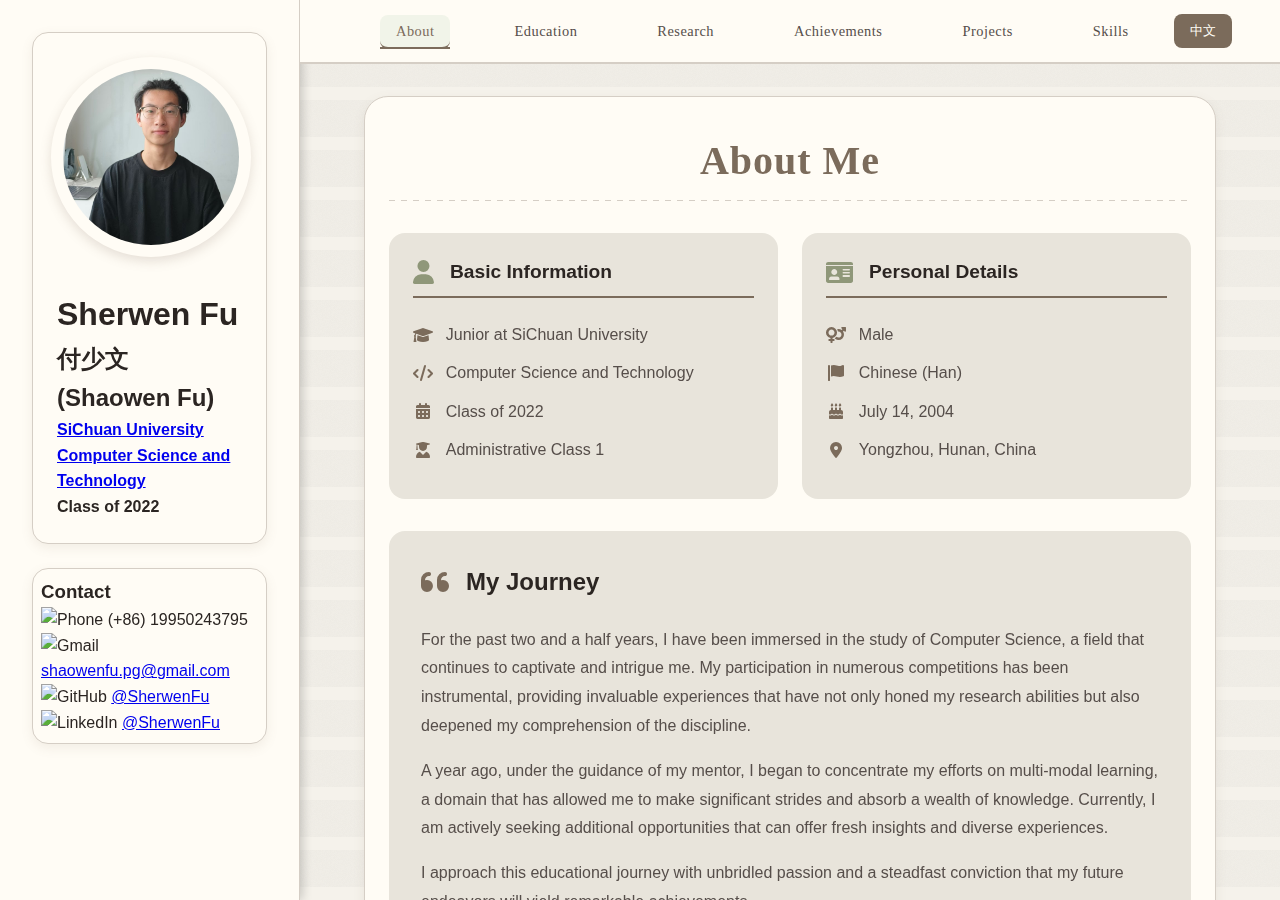
==== index.html @ 50d09ba0 "add bilingual switch& fix projects page" ====
<!DOCTYPE html>
<html lang="en">
<head>
    <meta charset="UTF-8">
    <meta name="viewport" content="width=device-width, initial-scale=1.0">
    <title>Shaowen Fu (Sherwen) - Personal Website</title>
    <link rel="stylesheet" href="css/style.css">
    <link rel="stylesheet" href="https://cdnjs.cloudflare.com/ajax/libs/font-awesome/6.0.0/css/all.min.css">
</head>
<body>
    <div class="container">
        <!-- Left Sidebar - Profile Card -->
        <aside class="profile-sidebar">
            <div class="profile-card">
                <!-- Basic Info -->
                <img src="images/profile_picture.jpg" alt="Shaowen Fu" class="profile-image">
                <h1>Sherwen Fu</h1>
                <h2>付少文(Shaowen Fu)</h2>
                <h4><a href="https://www.scu.edu.cn/" target="_blank">SiChuan University</a></h4> 
                <h4><a href="https://cs.scu.edu.cn/" target="_blank">Computer Science and Technology</a></h4>
                <h4>Class of 2022</h4>
            </div>
            <!-- Contact Info -->
            <div class="info-section">
                <h3>Contact</h3>
                <ul class="contact-list">
                    <ul>
                        <img src="icons/phone-call_gray.svg" alt="Phone" width="20px">
                        <span>(+86) 19950243795</span>
                    </ul>
                    <ul>
                        <img src="icons/gmail.png" alt="Gmail" width="20px">
                        <a href="mailto:shaowenfu.pg@gmail.com">shaowenfu.pg@gmail.com</a>
                    </ul>
                    <ul>
                        <img src="icons/github.png" alt="GitHub" width="20px">
                        <a href="https://github.com/shaowenfu" target="_blank">@SherwenFu</a>
                    </ul>
                    <ul>
                        <img src="icons/Linkedin.png" alt="LinkedIn" width="20px">
                        <a href="https://www.linkedin.com/in/shaowenfu/" target="_blank">@SherwenFu</a>
                    </ul>
            </div>
        </aside>

        <!-- Right Content Area -->
        <main class="main-content">
            <!-- Top Navigation -->
            <nav class="content-nav">
                <ul class="nav-links">
                    <li><a href="index.html" class="nav-link active" data-i18n="nav-about">About</a></li>
                    <li><a href="education.html" class="nav-link" data-i18n="nav-education">Education</a></li>
                    <li><a href="research.html" class="nav-link" data-i18n="nav-research">Research</a></li>
                    <li><a href="achievements.html" class="nav-link" data-i18n="nav-achievements">Achievements</a></li>
                    <li><a href="projects.html" class="nav-link" data-i18n="nav-projects">Projects</a></li>
                    <li><a href="skills.html" class="nav-link" data-i18n="nav-skills">Skills</a></li>
                </ul>
                <button class="language-switch" onclick="switchLanguage()">中文</button>
            </nav>

            <div class="sections-container">
                <!-- About Section -->
                <section id="about" class="section">
                    <div class="section-content">
                        <h2 data-i18n="about-me">About Me</h2>
                        
                        <!-- Personal Info Cards -->
                        <div class="info-cards">
                            <!-- Basic Info Card -->
                            <div class="info-card">
                                <div class="card-header">
                                    <i class="fas fa-user"></i>
                                    <h3 data-i18n="basic-info">Basic Information</h3>
                                </div>
                                <ul class="info-list">
                                    <li><i class="fas fa-graduation-cap"></i> <span data-i18n-info="junior">Junior at SiChuan University</span></li>
                                    <li><i class="fas fa-code"></i> <span data-i18n-info="major">Computer Science and Technology</span></li>
                                    <li><i class="fas fa-calendar-alt"></i> <span data-i18n-info="class">Class of 2022</span></li>
                                    <li><i class="fas fa-user-graduate"></i> <span data-i18n-info="admin-class">Administrative Class 1</span></li>
                                </ul>
                            </div>

                            <!-- Personal Details Card -->
                            <div class="info-card">
                                <div class="card-header">
                                    <i class="fas fa-id-card"></i>
                                    <h3 data-i18n="personal-details">Personal Details</h3>
                                </div>
                                <ul class="info-list">
                                    <li><i class="fas fa-venus-mars"></i> <span data-i18n-details="gender">Male</span></li>
                                    <li><i class="fas fa-flag"></i> <span data-i18n-details="ethnicity">Chinese (Han)</span></li>
                                    <li><i class="fas fa-birthday-cake"></i> <span data-i18n-details="birthday">July 14, 2004</span></li>
                                    <li><i class="fas fa-map-marker-alt"></i> <span data-i18n-details="location">Yongzhou, Hunan, China</span></li>
                                </ul>
                            </div>
                        </div>

                        <!-- Story Section -->
                        <div class="story-section">
                            <div class="story-header">
                                <i class="fas fa-quote-left"></i>
                                <h3 data-i18n="my-journey">My Journey</h3>
                            </div>
                            <div class="story-content">
                                <p data-i18n-journey="0">For the past two and a half years, I have been immersed in the study of Computer Science, 
                                   a field that continues to captivate and intrigue me. My participation in numerous competitions 
                                   has been instrumental, providing invaluable experiences that have not only honed my research 
                                   abilities but also deepened my comprehension of the discipline.</p>
                                <p data-i18n-journey="1">A year ago, under the guidance of my mentor, I began to concentrate my efforts on multi-modal learning, 
                                   a domain that has allowed me to make significant strides and absorb a wealth of knowledge. Currently, 
                                   I am actively seeking additional opportunities that can offer fresh insights and diverse experiences.</p>
                                <p data-i18n-journey="2">I approach this educational journey with unbridled passion and a steadfast conviction that my future 
                                   endeavors will yield remarkable achievements.</p>
                            </div>
                        </div>

                        <!-- Research Interests -->
                        <div class="interests-section">
                            <div class="interests-header">
                                <i class="fas fa-microscope"></i>
                                <h3 data-i18n="research-interests">Research Interests</h3>
                            </div>
                            <div class="interests-grid">
                                <div class="interest-item">
                                    <i class="fas fa-brain"></i>
                                    <span data-i18n-interest="0">Multi-modal Learning</span>
                                </div>
                                <div class="interest-item">
                                    <i class="fas fa-brain"></i>
                                    <span data-i18n-interest="1">Artificial intelligence</span>
                                </div>
                                <div class="interest-item">
                                    <i class="fas fa-brain"></i>
                                    <span data-i18n-interest="2">Computer vision</span>
                                </div>
                                <div class="interest-item">
                                    <i class="fas fa-brain"></i>
                                    <span data-i18n-interest="3">Machine Learning</span>
                                </div>
                                <div class="interest-item">
                                    <i class="fas fa-brain"></i>
                                    <span data-i18n-interest="4">Multimodal AI Systems</span>
                                </div>
                                <div class="interest-item">
                                    <i class="fas fa-brain"></i>
                                    <span data-i18n-interest="5">Embodied Intelligence</span>
                                </div>  
                            </div>
                        </div>
                    </div>
                </section>
            </div>
        </main>
    </div>

    <!-- Add modals at the end of body -->
    <div id="experienceModal" class="modal">
        <div class="modal-content">
            <span class="close-modal" onclick="closeModal('experienceModal')">&times;</span>
            <h2>Detailed Experience</h2>
            <div class="modal-body">
                <h3>Freshman Year</h3>
                <div class="experience-item">
                    <h4>Blue Bridge Cup Programming Competition (Group A, C/C++)</h4>
                    <p class="date">2023/4</p>
                    <div class="competition-intro">
                        <h5>Competition Introduction</h5>
                        <p>The Blue Bridge Cup, also known as the National Software and Information Technology Professionals Competition, is a nationwide competition for college students in mainland China. Hosted by the Ministry of Education of the People's Republic of China, the Ministry of Industry and Information Technology, and the National Center for Talent Exchange and the National Higher Education Students Information Consulting and Employment Guidance Center.</p>
                    </div>
                    <p>I participated in the software category individual competition (C/C++ programming) where contestants were required to be familiar with various algorithms and data structures. Through the process of solving problems, I experienced the joy of using programming to solve problems and became fascinated by the charm of computer science.</p>
                </div>

                <div class="experience-item">
                    <h4>National College Internet of Things Competition</h4>
                    <p class="date">2023/6~2023/9</p>
                    <div class="competition-intro">
                        <h5>Competition Introduction</h5>
                        <p>This is a national competition in China aimed at promoting the development of the Internet of Things (IoT) profession and talent cultivation. It stimulates college students' innovation and entrepreneurship enthusiasm through IoT technology and promotes the development of university students' innovation and entrepreneurship.</p>
                    </div>
                    <p>My team and I chose a topic focusing on urban smart environments and decided to build a digital night market management system combining software and hardware. This project involved hardware programming, communication principles, artificial intelligence, and more.</p>
                    <p>Our project won the national second prize in this competition. After the competition, our project continued to iterate, and we are currently applying for university student innovation and entrepreneurship projects. We have also obtained a patent and several software copyrights.</p>
                </div>

                <h3>Sophomore Year</h3>
                <div class="experience-item">
                    <h4>China Undergraduate Mathematical Contest in Modeling</h4>
                    <p class="date">2023/9</p>
                    <p>Participated in this prestigious mathematical modeling competition, applying mathematical principles to solve real-world problems.</p>
                </div>
            </div>
        </div>
    </div>

    <div id="researchModal" class="modal">
        <div class="modal-content">
            <span class="close-modal" onclick="closeModal('researchModal')">&times;</span>
            <h2>Research Details</h2>
            <div class="modal-body">
                <h3>Multi-modal Learning Research</h3>
                <p class="subtitle">Peng Hu's Laboratory, Sichuan University</p>
                <p class="date">October 2023 – Present</p>
                
                <div class="research-details">
                    <h4>Research Focus</h4>
                    <ul>
                        <li>Multi-modal learning architectures and frameworks</li>
                        <li>Cross-modal representation learning techniques</li>
                        <li>Advanced fusion techniques for heterogeneous data</li>
                        <li>Applications in computer vision and natural language processing</li>
                        <li>Deep learning model optimization and performance improvement</li>
                    </ul>

                    <h4>Key Responsibilities</h4>
                    <ul>
                        <li>Conducting comprehensive literature reviews in multi-modal learning</li>
                        <li>Implementing and testing various multi-modal learning models</li>
                        <li>Analyzing and improving model performance through experimentation</li>
                        <li>Collaborating with team members on research projects</li>
                        <li>Participating in regular research discussions and presentations</li>
                    </ul>

                    <h4>Skills Developed</h4>
                    <ul>
                        <li>Advanced deep learning frameworks (PyTorch, TensorFlow)</li>
                        <li>Research methodology and experimental design</li>
                        <li>Technical writing and documentation</li>
                        <li>Data analysis and visualization</li>
                        <li>Problem-solving and critical thinking</li>
                    </ul>
                </div>
            </div>
        </div>
    </div>

    <script src="js/main.js"></script>
    <script src="js/language.js"></script>
</body>
</html>
---- css/style.css ----
/* Global Styles */
:root {
    /* Vintage Color Scheme */
    --primary-color: #7B6B5B;      /* 主要强调色 - 复古棕 */
    --primary-dark: #5A4E42;       /* 深棕色，用于悬停状态 */
    --secondary-color: #A65D57;    /* 次要强调色 - 暗红色 */
    --secondary-dark: #8B4E4A;     /* 深红色，用于悬停状态 */
    --accent-color: #8F9779;       /* 点缀色 - 橄榄绿 */
    
    /* 背景色系 */
    --background-color: #F5F2EB;   /* 古纸色背景 */
    --surface-color: #FFFCF5;      /* 米白色卡片背景 */
    --surface-color-light: #E8E4DB; /* 浅灰褐色，用于悬停状态 */
    
    /* 文字色系 */
    --text-primary: #2B2522;       /* 主要文字颜色 - 深褐色 */
    --text-secondary: #564E4A;     /* 次要文字颜色 - 中褐色 */
    --text-tertiary: #847D77;      /* 辅助文字颜色 - 浅褐色 */
    
    /* 边框和分割线 */
    --border-color: #D5CEC5;       /* 复古边框色 */
    
    /* 功能色 */
    --success-color: #739081;      /* 成功状态 - 复古绿 */
    --warning-color: #C4A484;      /* 警告状态 - 复古棕 */
    --error-color: #B47267;        /* 错误状态 - 复古红 */
    
    /* Layout Variables */
    --sidebar-width: 300px;
    --nav-height: 64px;
    --content-padding: 2rem;
    --section-spacing: 2rem;
}

* {
    margin: 0;
    padding: 0;
    box-sizing: border-box;
}

body {
    font-family: 'Segoe UI', Tahoma, Geneva, Verdana, sans-serif;
    line-height: 1.6;
    color: var(--text-primary);
    background-color: var(--background-color);
    background-image: 
        linear-gradient(
            rgba(245, 242, 235, 0.8),
            rgba(245, 242, 235, 0.8)
        ),
        url('[data-uri]');
}

/* Container Layout */
.container {
    display: flex;
    min-height: 100vh;
}

/* Main Content Area */
.main-content {
    flex: 1;
    margin-left: var(--sidebar-width);
    height: 100vh;
    overflow: hidden;
    display: flex;
    flex-direction: column;
    min-width: 0;
}

/* Content Navigation */
.content-nav {
    background-color: var(--surface-color);
    border-bottom: 2px solid var(--border-color);
    backdrop-filter: blur(10px);
    padding: 0 var(--content-padding);
    height: var(--nav-height);
    flex-shrink: 0;
    display: flex;
    align-items: center;
    position: sticky;
    top: 0;
    z-index: 1000;
    width: 100%;
}

.content-nav {
    display: flex;
    justify-content: space-between;
    align-items: center;
    padding: 0 var(--content-padding);
}

.content-nav .nav-links {
    display: flex;
    list-style: none;
    padding: 0 1rem;
    margin: 0;
    gap: 1rem;
}

.language-switch {
    background-color: var(--primary-color);
    color: var(--surface-color);
    border: none;
    padding: 0.5rem 1rem;
    border-radius: 8px;
    cursor: pointer;
    font-weight: 500;
    transition: all 0.3s ease;
    display: flex;
    align-items: center;
    gap: 0.5rem;
    margin-right: 1rem;
}

.language-switch:hover {
    background-color: var(--primary-dark);
    transform: translateY(-2px);
}

.language-switch i {
    font-size: 1.1rem;
}

.content-nav .nav-link {
    color: var(--text-secondary);
    text-decoration: none;
    font-weight: 500;
    padding: 0.5rem 1rem;
    border-radius: 8px;
    transition: all 0.3s ease;
    position: relative;
    white-space: nowrap;
    font-size: 0.9rem;
    font-family: 'Georgia', serif;
    letter-spacing: 0.5px;
}

.content-nav .nav-link:hover {
    color: var(--secondary-color);
}

.content-nav .nav-link.active {
    color: var(--primary-color);
    background-color: rgba(116, 178, 123, 0.1);
    border-bottom: 2px solid var(--primary-color);
}

.content-nav .nav-link.active::after {
    content: '';
    position: absolute;
    bottom: -2px;
    left: 0;
    width: 100%;
    height: 2px;
    background-color: var(--primary-color);
}

/* Sections Container */
.sections-container {
    flex: 1;
    overflow-y: auto;
    scroll-snap-type: y mandatory;
    scroll-padding-top: var(--nav-height);
    position: relative;
    height: calc(100vh - var(--nav-height));
    max-width: 100%;
    padding: 0 1rem;
    box-sizing: border-box;
}

/* Sections */
.section {
    min-height: calc(100vh - var(--nav-height));
    padding: 2rem 3rem;
    scroll-snap-align: start;
    scroll-snap-stop: always;
    display: flex;
    flex-direction: column;
}

.section-content {
    flex: 1;
    background: var(--surface-color);
    border-radius: 24px;
    padding: 2.5rem;
    margin-bottom: 1rem;
    box-shadow: 0 4px 12px rgba(116, 178, 123, 0.1);
    border: 1px solid var(--border-color);
    backdrop-filter: blur(10px);
    position: relative;
    overflow-y: auto;
    display: flex;
    flex-direction: column;
    max-width: 100%;
    overflow: hidden;
    padding: 2rem 1.5rem;
}

.section-content h2 {
    position: relative;
    font-family: 'Georgia', serif;
    color: var(--primary-color);
    letter-spacing: 1px;
    padding-bottom: 0.5rem;
    margin-bottom: 2rem;
}

.section-content h2::after {
    content: '';
    position: absolute;
    bottom: 0;
    left: 0;
    width: 100%;
    height: 1px;
    background: repeating-linear-gradient(
        90deg,
        var(--border-color),
        var(--border-color) 6px,
        transparent 6px,
        transparent 12px
    );
}

/* Profile Sidebar */
.profile-sidebar {
    width: var(--sidebar-width);
    position: fixed;
    height: 100vh;
    background-color: var(--surface-color);
    box-shadow: 2px 0 10px rgba(0, 0, 0, 0.2);
    overflow-y: auto;
    padding: 2rem;
    border-right: 1px solid var(--border-color);
}

.profile-card, .info-section, .section-content {
    background-color: var(--surface-color);
    border: 1px solid var(--border-color);
    box-shadow: 0 4px 12px rgba(123, 107, 91, 0.1);
}

.profile-card{
    background-color: var(--surface-color);
    border-radius: 16px;
    padding: 1.5rem;
    margin-bottom: 1.5rem;
    border: 1px solid var(--border-color);
}

.info-section{
    background-color: var(--surface-color);
    border-radius: 16px;
    padding: 0.5rem;
    margin-bottom: 1.5rem;
    border: 1px solid var(--border-color);
}

.profile-header h1 {
    color: var(--text-primary);
}

.profile-header h2 {
    color: var(--primary-color);
}

/* Profile Image */
.profile-image {
    width: 200px;
    height: 200px;
    border-radius: 50%;
    object-fit: cover;
    border: 8px solid var(--surface-color);
    padding: 4px;
    background-color: var(--surface-color);
    box-shadow: 0 4px 12px rgba(123, 107, 91, 0.2);
    margin: 0 auto 2rem;
    display: block;
    transition: all 0.3s ease;
    position: relative;
    left: 0%;
    transform: translateX(-3%);
}

.profile-image:hover {
    transform: scale(1.05);
    border-color: var(--accent-color);
    box-shadow: 0 12px 32px rgba(250, 207, 85, 0.3);
}

.profile-image::after {
    content: '';
    position: absolute;
    top: -12px;
    left: -12px;
    right: -12px;
    bottom: -12px;
    border: 1px solid var(--border-color);
    z-index: -1;
}

/* Content Block Styling */
.content-block {
    flex: 1;
    background: var(--surface-color-light);
    border-radius: 16px;
    padding: 1.5rem;
    margin-bottom: 1.5rem;
    border: 1px solid var(--border-color);
    overflow-y: auto;
}

.content-block:hover {
    transform: translateX(5px);
}

/* Project Grid */
.project-grid {
    display: grid;
    grid-template-columns: repeat(auto-fit, minmax(280px, 1fr));
    gap: 1.5rem;
    padding: 1rem;
    width: 100%;
    max-width: 100%;
    margin: 0 auto;
}

.project-card {
    background: var(--surface-color);
    border-radius: 12px;
    padding: 1.25rem;
    display: flex;
    flex-direction: column;
    box-shadow: 0 2px 8px rgba(0, 0, 0, 0.1);
    transition: all 0.3s ease;
    border: 1px solid var(--border-color);
    width: 100%;
    max-width: 100%;
    margin: 0;
}

.project-card:hover {
    transform: translateY(-3px);
    box-shadow: 0 6px 16px rgba(123, 107, 91, 0.15);
    border-color: var(--primary-color);
}

.project-header {
    margin-bottom: 1rem;
}

.project-header h3 {
    color: var(--text-primary);
    font-size: 1.1rem;
    margin-bottom: 0.3rem;
}

.project-date {
    color: var(--primary-color);
    font-size: 0.875rem;
}

.project-description {
    color: var(--text-secondary);
    margin-bottom: 1rem;
    flex-grow: 1;
    line-height: 1.5;
    font-size: 0.9rem;
}

.project-footer {
    display: flex;
    justify-content: space-between;
    align-items: center;
    margin-top: auto;
}

.project-link {
    color: var(--primary-color);
    text-decoration: none;
    font-weight: 500;
    display: flex;
    align-items: center;
    gap: 0.5rem;
    padding: 0.5rem 1rem;
    border-radius: 8px;
    transition: all 0.3s ease;
}

.project-link:hover {
    color: var(--primary-dark);
    background: var(--surface-color-light);
}

.details-btn {
    background-color: var(--primary-color);
    color: var(--surface-color);
    border: none;
    padding: 0.5rem 1.2rem;
    border-radius: 4px;
    cursor: pointer;
    font-weight: 500;
    transition: all 0.3s ease;
    font-family: 'Georgia', serif;
}

.details-btn:hover {
    background-color: var(--primary-dark);
    transform: translateY(-2px);
}

/* Modal Styles */
.modal {
    display: none;
    position: fixed;
    z-index: 1000;
    left: 0;
    top: 0;
    width: 100%;
    height: 100%;
    background-color: rgba(0, 0, 0, 0.5);
}

.modal-content {
    position: relative;
    background-color: #fefefe;
    margin: 15% auto;
    padding: 20px;
    border: 1px solid #888;
    width: 80%;
    max-width: 600px;
    border-radius: 5px;
}

.close-btn {
    color: #aaa;
    float: right;
    font-size: 28px;
    font-weight: bold;
    cursor: pointer;
}

.close-btn:hover,
.close-btn:focus {
    color: black;
    text-decoration: none;
    cursor: pointer;
}

.modal-body {
    padding: 20px 0;
}

.details-btn {
    background-color: #4a90e2;
    color: white;
    border: none;
    padding: 8px 16px;
    border-radius: 4px;
    cursor: pointer;
    margin: 10px 0;
}

.details-btn:hover {
    background-color: #357abd;
}

/* Responsive Design */
@media (max-width: 1200px) {
    .project-grid {
        grid-template-columns: repeat(auto-fit, minmax(250px, 1fr));
        gap: 1.25rem;
    }
}

@media (max-width: 768px) {
    .project-grid {
        grid-template-columns: repeat(auto-fit, minmax(240px, 1fr));
        gap: 1rem;
        padding: 0.75rem;
    }

    .project-card {
        padding: 1rem;
    }

    .modal-content {
        width: 95%;
        margin: 2vh auto;
    }
}

@media (max-width: 480px) {
    .project-grid {
        grid-template-columns: 1fr;
        gap: 0.75rem;
        padding: 0.5rem;
    }
}

/* Achievement Items */
.achievement-item {
    background: var(--surface-color);
    border-radius: 16px;
    padding: 1.5rem;
    margin-bottom: 1.5rem;
    border: 1px solid var(--border-color);
    transition: transform 0.3s ease;
}

.achievement-item:hover {
    transform: translateX(10px);
}

.achievement-item h3 {
    color: var(--text-primary);
}

/* Scrollbar Styling */
::-webkit-scrollbar {
    width: 8px;
}

::-webkit-scrollbar-track {
    background: var(--surface-color);
}

::-webkit-scrollbar-thumb {
    background: var(--primary-color);
    opacity: 0.8;
}

::-webkit-scrollbar-thumb:hover {
    background: var(--primary-dark);
}

/* Responsive Design */
@media (max-width: 1200px) {
    .content-nav .nav-link {
        padding: 0.5rem 0.75rem;
        font-size: 0.85rem;
    }
}

@media (max-width: 992px) {
    .content-nav .nav-link {
        padding: 0.4rem 0.6rem;
        font-size: 0.8rem;
    }
}

@media (max-width: 768px) {
    .container {
        flex-direction: column;
    }

    .profile-sidebar {
        position: relative;
        width: 100%;
        height: auto;
    }

    .main-content {
        margin-left: 0;
    }

    .content-nav .nav-links {
        flex-wrap: wrap;
        justify-content: center;
        gap: 0.5rem;
    }

    .content-nav {
        height: auto;
        padding: 0.5rem;
    }

    .content-nav .nav-link {
        padding: 0.3rem 0.5rem;
        font-size: 0.75rem;
    }
}

/* Navigation */
.navbar {
    position: fixed;
    width: 100%;
    background-color: var(--surface-color);
    box-shadow: 0 2px 4px rgba(0,0,0,0.1);
    z-index: 1000;
}

.nav-content {
    max-width: 1200px;
    margin: 0 auto;
    padding: 1rem;
    display: flex;
    justify-content: space-between;
    align-items: center;
}

.logo a {
    color: var(--primary-color);
    text-decoration: none;
    font-size: 1.5rem;
    font-weight: bold;
}

.nav-links {
    display: flex;
    list-style: none;
}

.nav-links li {
    margin-left: 2rem;
}

.nav-links a {
    color: var(--primary-color);
    text-decoration: none;
    transition: color 0.3s ease;
}

.nav-links a:hover {
    color: var(--secondary-color);
}

/* Hero Section */
.hero {
    height: 100vh;
    background: linear-gradient(rgba(44, 62, 80, 0.9), rgba(44, 62, 80, 0.9)),
                url('images/hero-bg.jpg') center/cover;
    display: flex;
    align-items: center;
    justify-content: center;
    text-align: center;
    color: var(--surface-color);
}

.hero-content h1 {
    font-size: 3.5rem;
    margin-bottom: 1rem;
}

.hero-content h2 {
    font-size: 2rem;
    margin-bottom: 1rem;
    font-weight: 300;
}

.hero-content p {
    font-size: 1.2rem;
    max-width: 600px;
    margin: 0 auto;
}

/* Section Styles */
section {
    padding: 5rem 2rem;
}

section h2 {
    text-align: center;
    margin-bottom: 3rem;
    color: var(--primary-color);
    font-size: 2.5rem;
}

/* About Section */
.about-content {
    max-width: 1000px;
    margin: 0 auto;
    display: grid;
    grid-template-columns: 1fr 2fr;
    gap: 2rem;
}

.profile-info h3 {
    color: var(--primary-color);
    margin-bottom: 1rem;
}

.profile-info ul {
    list-style: none;
    margin-bottom: 2rem;
}

/* Research Section */
.research-content {
    max-width: 1000px;
    margin: 0 auto;
}

.research-item {
    background-color: var(--surface-color);
    padding: 2rem;
    border-radius: 8px;
    box-shadow: 0 2px 4px rgba(0,0,0,0.1);
    margin-bottom: 2rem;
}

.research-item h3 {
    color: var(--primary-color);
    margin-bottom: 1rem;
}

.research-item ul {
    margin-left: 1.5rem;
}

/* Projects Section */
.project-card {
    background-color: var(--surface-color);
    padding: 2rem;
    border-radius: 8px;
    box-shadow: 0 2px 4px rgba(0,0,0,0.1);
    transition: transform 0.3s ease;
}

.project-card:hover {
    transform: translateY(-3px);
    box-shadow: 0 6px 16px rgba(123, 107, 91, 0.15);
    border-color: var(--primary-color);
}

.project-card h3 {
    color: var(--primary-color);
    margin-bottom: 1rem;
}

.project-link {
    display: inline-block;
    margin-top: 1rem;
    color: var(--secondary-color);
    text-decoration: none;
}

/* Achievements Section */
.achievement-list {
    max-width: 1000px;
    margin: 0 auto;
    display: grid;
    grid-template-columns: repeat(auto-fit, minmax(300px, 1fr));
    gap: 2rem;
}

.achievement-item {
    background-color: var(--surface-color);
    padding: 2rem;
    border-radius: 8px;
    box-shadow: 0 2px 4px rgba(0,0,0,0.1);
}

.achievement-item h3 {
    color: var(--primary-color);
    margin-bottom: 1rem;
}

/* Contact Section */
.contact {
    background-color: var(--background-color);
}

.contact-info {
    max-width: 600px;
    margin: 0 auto;
    text-align: center;
}

.contact-item {
    margin-bottom: 1.5rem;
    display: flex;
    align-items: center;
    justify-content: center;
    gap: 1rem;
}

.contact-item i {
    color: var(--secondary-color);
    font-size: 1.5rem;
}

.contact-item a {
    color: var(--text-secondary);
    text-decoration: none;
}

/* Footer */
footer {
    background-color: var(--primary-color);
    color: var(--surface-color);
    text-align: center;
    padding: 1rem;
}

/* Markdown Content Styles */
.markdown-content {
    padding: 20px;
    line-height: 1.6;
}

.markdown-content h1 {
    font-size: 2em;
    margin-bottom: 1em;
    border-bottom: 2px solid #eee;
    padding-bottom: 0.3em;
}

.markdown-content h2 {
    font-size: 1.5em;
    margin: 1em 0;
    border-bottom: 1px solid #eee;
    padding-bottom: 0.3em;
}

.markdown-content h3 {
    font-size: 1.25em;
    margin: 1em 0;
}

.markdown-content p {
    margin: 1em 0;
}

.markdown-content code {
    background-color: #f6f8fa;
    padding: 0.2em 0.4em;
    border-radius: 3px;
    font-family: monospace;
}

.markdown-content pre {
    background-color: #f6f8fa;
    padding: 16px;
    border-radius: 6px;
    overflow: auto;
}

.markdown-content pre code {
    background-color: transparent;
    padding: 0;
}

.markdown-content ul, 
.markdown-content ol {
    padding-left: 2em;
    margin: 1em 0;
}

.markdown-content img {
    max-width: 100%;
    height: auto;
}

.markdown-content blockquote {
    padding: 0 1em;
    color: #6a737d;
    border-left: 0.25em solid #dfe2e5;
    margin: 1em 0;
}

.markdown-content table {
    border-collapse: collapse;
    width: 100%;
    margin: 1em 0;
}

.markdown-content table th,
.markdown-content table td {
    padding: 6px 13px;
    border: 1px solid #dfe2e5;
}

.markdown-content table tr:nth-child(2n) {
    background-color: #f6f8fa;
}

/* Responsive Design */
@media (max-width: 768px) {
    .nav-content {
        flex-direction: column;
        text-align: center;
    }

    .nav-links {
        margin-top: 1rem;
    }

    .nav-links li {
        margin: 0 1rem;
    }

    .about-content {
        grid-template-columns: 1fr;
    }

    .hero-content h1 {
        font-size: 2.5rem;
    }

    .hero-content h2 {
        font-size: 1.5rem;
    }
}

/* Education Page Styles */
.top-section {
    display: flex;
    gap: 1.5rem;
    margin-bottom: 2rem;
    flex-wrap: nowrap;
}

.overall-block {
    flex: 2;
    min-width: 250px;
}

.transcripts {
    flex: 1;
    margin-bottom: 0.5;
    padding: 1rem 0;
    background: var(--surface-color);
    border-radius: 12px;
    min-width: 300px;
}

.english-proficiency {
    flex: 1;
    margin-bottom: 0;
    padding: 0rem;
    background: var(--surface-color);
    border-radius: 12px;
    min-width: 250px;
}

.compulsory-text {
    font-size: 0.8em;
    color: var(--text-secondary);
}

.cert-item {
    margin-bottom: 0rem;
    background: var(--surface-color-light);
    padding: 0.3rem;
    border-radius: 8px;
}

.cert-item:last-child {
    margin-bottom: 0;
}

.cert-title {
    display: block;
    font-weight: 600;
    color: var(--primary-color);
}

.cert-date {
    display: inline-block;
    font-size: 0.9em;
    color: var(--text-secondary);
    margin-bottom: 0.3rem;
}

.pdf-links {
    display: flex;
    flex-direction: column;
    gap: 1rem;
}

.pdf-link {
    display: flex;
    align-items: center;
    gap: 0.5rem;
    color: var(--text-primary);
    text-decoration: none;
    padding: 0.5rem 1rem;
    background: var(--surface-color-light);
    border-radius: 8px;
    transition: all 0.3s ease;
}

.pdf-link:hover {
    background: var(--primary-color);
    transform: translateX(5px);
}

.pdf-link i {
    color: var(--error-color);
}

.overall-stats {
    list-style: none;
    padding: 0;
    display: grid;
    grid-template-columns: repeat(auto-fit, minmax(250px, 1fr));
    gap: 1rem;
}

.overall-stats li {
    padding: 0.5rem 1rem;
    background: var(--surface-color-light);
    border-radius: 8px;
    display: flex;
    align-items: center;
    justify-content: space-between;
}

.academic-years {
    display: grid;
    grid-template-columns: repeat(2, 1fr);
    gap: 1.5rem;
    margin-top: 0rem;
}

.year-block {
    background: var(--surface-color);
    border-radius: 12px;
    padding: 1rem;
    padding-bottom: 0.5rem;
    height: 100%;
}

.year-block h3 {
    color: var(--primary-color);
    margin-bottom: 0.5rem;
    display: flex;
    align-items: center;
    gap: 0.2rem;
}

.year-block h3 i {
    font-size: 1.2rem;
}

.semester {
    background: var(--surface-color-light);
    border-radius: 8px;
    padding: 0.5rem 1rem;
    margin-bottom: 0.2rem;
}

.semester:last-child {
    margin-bottom: 0;
}

.semester h4 {
    color: var(--text-primary);
    margin-bottom: 0.5rem;
    font-size: 1rem;
}

.semester p {
    color: var(--text-secondary);
    margin: 0.25rem 0;
    font-size: 0.9rem;
}

.semester span {
    color: var(--primary-color);
    font-weight: 600;
}

/* Responsive adjustments */
@media (max-width: 1200px) {
    .top-section {
        flex-wrap: wrap;
    }
    
    .overall-block,
    .transcripts,
    .english-proficiency {
        flex: 1 1 300px;
    }
}

@media (max-width: 992px) {
    .academic-years {
        grid-template-columns: 1fr;
    }
}

@media (max-width: 768px) {
    .overall-stats {
        grid-template-columns: 1fr;
    }
}

/* About Section Styles */
.info-cards {
    display: grid;
    grid-template-columns: repeat(auto-fit, minmax(300px, 1fr));
    gap: 1.5rem;
    margin-bottom: 2rem;
}

.info-card {
    background: var(--surface-color-light);
    border-radius: 16px;
    padding: 1.5rem;
    transition: transform 0.3s ease;
}

.info-card:hover {
    transform: translateY(-5px);
}

.card-header {
    display: flex;
    align-items: center;
    gap: 0.8rem;
    margin-bottom: 1rem;
    border-bottom: 2px solid var(--primary-color);
    padding-bottom: 0.5rem;
}

.card-header i {
    color: var(--primary-color);
    font-size: 1.5rem;
}

.card-header h3 {
    color: var(--text-primary);
    font-size: 1.2rem;
    margin: 0;
}

.info-list {
    list-style: none;
    padding: 0;
}

.info-list li {
    display: flex;
    align-items: center;
    gap: 0.8rem;
    margin-bottom: 0.8rem;
    color: var(--text-secondary);
}

.info-list li i {
    color: var(--primary-color);
    width: 20px;
    text-align: center;
}

.story-section {
    background: var(--surface-color-light);
    border-radius: 16px;
    padding: 2rem;
    margin-bottom: 2rem;
}

.story-header {
    display: flex;
    align-items: center;
    gap: 1rem;
    margin-bottom: 1.5rem;
}

.story-header i {
    color: var(--primary-color);
    font-size: 2rem;
}

.story-header h3 {
    color: var(--text-primary);
    font-size: 1.5rem;
    margin: 0;
}

.story-content p {
    color: var(--text-secondary);
    line-height: 1.8;
    margin-bottom: 1rem;
}

.interests-section {
    background: var(--surface-color-light);
    border-radius: 16px;
    padding: 2rem;
}

.interests-header {
    display: flex;
    align-items: center;
    gap: 1rem;
    margin-bottom: 1.5rem;
}

.interests-header i {
    color: var(--primary-color);
    font-size: 1.5rem;
}

.interests-header h3 {
    color: var(--text-primary);
    font-size: 1.5rem;
    margin: 0;
}

.interests-grid {
    display: grid;
    grid-template-columns: repeat(auto-fit, minmax(200px, 1fr));
    gap: 1rem;
}

.interest-item {
    display: flex;
    align-items: center;
    gap: 0.8rem;
    background: var(--surface-color);
    padding: 1rem;
    border-radius: 8px;
    transition: transform 0.3s ease;
}

.interest-item:hover {
    transform: translateX(5px);
}

.interest-item i {
    color: var(--primary-color);
    font-size: 1.2rem;
}

.interest-item span {
    color: var(--text-secondary);
}

/* Research Page Styles */
.research-card {
    background: var(--surface-color-light);
    border-radius: 16px;
    padding: 2rem;
    margin-bottom: 2rem;
    transition: transform 0.3s ease;
}

.research-card:hover {
    transform: translateY(-3px);
    box-shadow: 0 6px 16px rgba(123, 107, 91, 0.15);
    border-color: var(--primary-color);
}

.card-header {
    display: flex;
    align-items: center;
    gap: 1rem;
    margin-bottom: 1.5rem;
    border-bottom: 2px solid var(--primary-color);
    padding-bottom: 0.5rem;
}

.card-header i {
    color: var(--accent-color);
    font-size: 1.5rem;
}

.card-header h3 {
    color: var(--text-primary);
    margin: 0;
}

.card-content p {
    color: var(--text-secondary);
    line-height: 1.8;
}

.research-interests-grid {
    display: grid;
    grid-template-columns: repeat(auto-fit, minmax(300px, 1fr));
    gap: 1.5rem;
}

.interest-item {
    background: var(--surface-color);
    padding: 1.5rem;
    border-radius: 12px;
    display: flex;
    gap: 1rem;
    align-items: flex-start;
    transition: transform 0.3s ease;
}

.interest-item:hover {
    transform: translateX(10px);
}

.interest-item i {
    color: var(--accent-color);
    font-size: 1.5rem;
}

.interest-content h4 {
    color: var(--text-primary);
    margin-bottom: 0.5rem;
}

.interest-content p {
    color: var(--text-secondary);
    font-size: 0.9rem;
    line-height: 1.6;
}

.progress-timeline {
    display: flex;
    flex-direction: column;
    gap: 1.5rem;
}

.timeline-item {
    display: flex;
    gap: 1rem;
    padding-left: 1rem;
    position: relative;
}

.timeline-item::before {
    content: '';
    position: absolute;
    left: 0;
    top: 0;
    bottom: 0;
    width: 2px;
    background: var(--accent-color);
    opacity: 0.3;
}

.timeline-item i {
    color: var(--accent-color);
    font-size: 1.2rem;
}

.timeline-content h4 {
    color: var(--text-primary);
    margin-bottom: 0.5rem;
}

.timeline-content p {
    color: var(--text-secondary);
    font-size: 0.9rem;
    line-height: 1.6;
}

.lab-content {
    color: var(--text-secondary);
}

.lab-content h4 {
    color: var(--text-primary);
    margin-bottom: 0.5rem;
}

.activities-list {
    margin-top: 1.5rem;
    display: flex;
    flex-direction: column;
    gap: 1rem;
}

.activity-item {
    display: flex;
    align-items: center;
    gap: 1rem;
}

.activity-item i {
    color: var(--primary-color);
}

.subtitle {
    color: var(--primary-color);
    font-weight: 500;
    margin-bottom: 0.5rem;
}

.date {
    color: var(--text-tertiary);
    font-size: 0.9rem;
    margin-bottom: 1rem;
}

@media (max-width: 768px) {
    .research-interests-grid {
        grid-template-columns: 1fr;
    }
    
    .research-card {
        padding: 1.5rem;
    }
}

/* Enhanced Modal Styles */
.modal {
    display: none;
    position: fixed;
    z-index: 1000;
    left: 0;
    top: 0;
    width: 100%;
    height: 100%;
    background-color: rgba(0, 0, 0, 0.5);
    backdrop-filter: blur(5px);
}

.modal-content {
    position: relative;
    background-color: var(--surface-color);
    margin: 5vh auto;
    padding: 2rem;
    width: 90%;
    max-width: 900px;
    max-height: 90vh;
    border-radius: 16px;
    overflow-y: auto;
    box-shadow: 0 4px 20px rgba(0, 0, 0, 0.2);
    border: 1px solid var(--border-color);
}

.modal-body {
    padding: 1rem 0;
}

.modal-body h2 {
    color: var(--primary-color);
    margin-bottom: 1.5rem;
    padding-bottom: 1rem;
    border-bottom: 2px solid var(--border-color);
}

.readme-content {
    font-size: 0.95em;
    line-height: 1.8;
    color: var(--text-secondary);
}

.readme-content h1,
.readme-content h2,
.readme-content h3 {
    color: var(--text-primary);
    margin: 1.5rem 0 1rem;
}

.readme-content p {
    margin-bottom: 1rem;
}

.readme-content ul,
.readme-content ol {
    margin: 1rem 0;
    padding-left: 2rem;
}

.readme-content code {
    background: var(--surface-color-light);
    padding: 0.2rem 0.4rem;
    border-radius: 4px;
    font-family: monospace;
}

.readme-content pre {
    background: var(--surface-color-light);
    padding: 1rem;
    border-radius: 8px;
    overflow-x: auto;
    margin: 1rem 0;
}

.close-btn {
    position: absolute;
    right: 1.5rem;
    top: 1.5rem;
    font-size: 1.5rem;
    color: var(--text-tertiary);
    cursor: pointer;
    width: 32px;
    height: 32px;
    display: flex;
    align-items: center;
    justify-content: center;
    border-radius: 50%;
    transition: all 0.3s ease;
}

.close-btn:hover {
    background: var(--surface-color-light);
    color: var(--text-primary);
}

.loading {
    text-align: center;
    padding: 2rem;
    color: var(--text-tertiary);
}

/* Enhanced Project Grid */
.project-grid {
    grid-template-columns: repeat(auto-fit, minmax(350px, 1fr)) !important;
    padding: 1rem;
}

/* Responsive Design */
@media (max-width: 768px) {
    .project-grid {
        grid-template-columns: 1fr !important;
        padding: 0.5rem;
    }

    .modal-content {
        width: 95%;
        margin: 2vh auto;
        padding: 1.5rem;
    }

    .close-btn {
        right: 1rem;
        top: 1rem;
    }
}

/* Markdown Content Styles */
.markdown-content {
    padding: 20px;
    line-height: 1.6;
}

.markdown-content h1 {
    font-size: 2em;
    margin-bottom: 1em;
    border-bottom: 2px solid #eee;
    padding-bottom: 0.3em;
}

.markdown-content h2 {
    font-size: 1.5em;
    margin: 1em 0;
    border-bottom: 1px solid #eee;
    padding-bottom: 0.3em;
}

.markdown-content h3 {
    font-size: 1.25em;
    margin: 1em 0;
}

.markdown-content p {
    margin: 1em 0;
}

.markdown-content code {
    background-color: #f6f8fa;
    padding: 0.2em 0.4em;
    border-radius: 3px;
    font-family: monospace;
}

.markdown-content pre {
    background-color: #f6f8fa;
    padding: 16px;
    border-radius: 6px;
    overflow: auto;
}

.markdown-content pre code {
    background-color: transparent;
    padding: 0;
}

.markdown-content ul, 
.markdown-content ol {
    padding-left: 2em;
    margin: 1em 0;
}

.markdown-content img {
    max-width: 100%;
    height: auto;
}

.markdown-content blockquote {
    padding: 0 1em;
    color: #6a737d;
    border-left: 0.25em solid #dfe2e5;
    margin: 1em 0;
}

.markdown-content table {
    border-collapse: collapse;
    width: 100%;
    margin: 1em 0;
}

.markdown-content table th,
.markdown-content table td {
    padding: 6px 13px;
    border: 1px solid #dfe2e5;
}

.markdown-content table tr:nth-child(2n) {
    background-color: #f6f8fa;
}
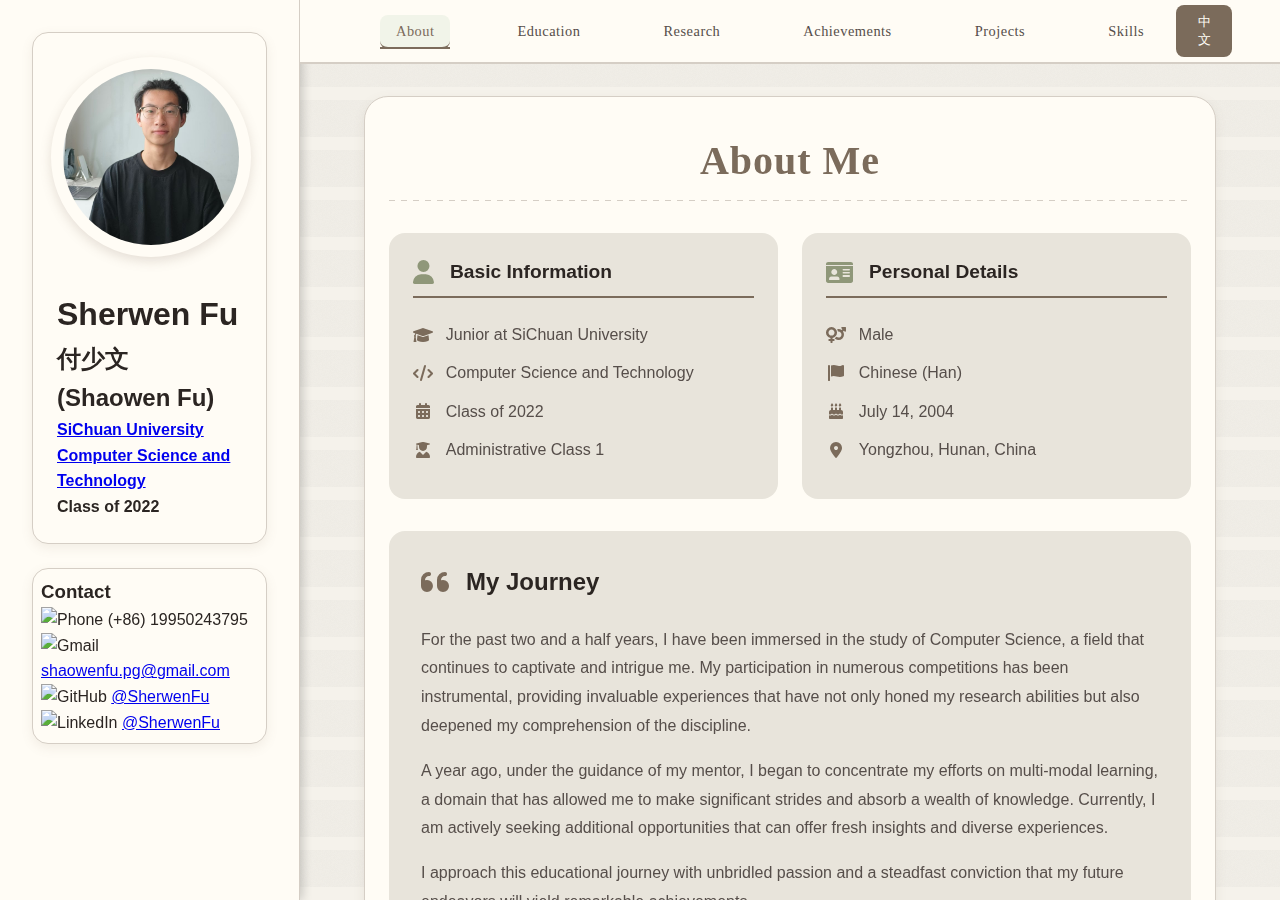
==== commit 9c8aa39c: "Research and career" ====
--- a/index.html
+++ b/index.html
@@ -147,6 +147,31 @@
                                 </div>  
                             </div>
                         </div>
+
+                        <!-- Career Section -->
+                        <div class="career-section">
+                            <div class="career-header">
+                                <i class="fas fa-briefcase"></i>
+                                <h3 data-i18n="career-positioning">Career Positioning</h3>
+                            </div>
+                            <div class="career-cards">
+                                <div class="career-card">
+                                    <i class="fas fa-robot"></i>
+                                    <h4 data-i18n-career="ai-engineer.title">AI Engineer</h4>
+                                    <p data-i18n-career="ai-engineer.description">Specialized in multimodal AI systems development (VISTA, I2T Magic) with computer vision and NLP integration.</p>
+                                </div>
+                                <div class="career-card">
+                                    <i class="fas fa-code"></i>
+                                    <h4 data-i18n-career="fullstack.title">Full Stack Developer</h4>
+                                    <p data-i18n-career="fullstack.description">Built end-to-end applications including VISTA (Flutter/FastAPI) and Campus Trading Platform (Spring Boot/Vue.js).</p>
+                                </div>
+                                <div class="career-card">
+                                    <i class="fas fa-chart-line"></i>
+                                    <h4 data-i18n-career="data-scientist.title">Data Scientist</h4>
+                                    <p data-i18n-career="data-scientist.description">Applied data analysis in mathematical modeling competitions (CUMCM) and AI-driven analytics projects.</p>
+                                </div>
+                            </div>
+                        </div>
                     </div>
                 </section>
             </div>
--- a/css/style.css
+++ b/css/style.css
@@ -96,7 +96,8 @@
     list-style: none;
     padding: 0 1rem;
     margin: 0;
-    gap: 1rem;
+    width: 100%;
+    justify-content: space-between;
 }
 
 .language-switch {
@@ -1469,31 +1470,43 @@
     margin: 1rem 0;
 }
 
-.close-btn {
-    position: absolute;
-    right: 1.5rem;
-    top: 1.5rem;
-    font-size: 1.5rem;
-    color: var(--text-tertiary);
-    cursor: pointer;
-    width: 32px;
-    height: 32px;
-    display: flex;
-    align-items: center;
-    justify-content: center;
-    border-radius: 50%;
-    transition: all 0.3s ease;
-}
-
-.close-btn:hover {
-    background: var(--surface-color-light);
-    color: var(--text-primary);
-}
-
-.loading {
-    text-align: center;
-    padding: 2rem;
-    color: var(--text-tertiary);
+.readme-content pre code {
+    background-color: transparent;
+    padding: 0;
+}
+
+.readme-content ul, 
+.readme-content ol {
+    padding-left: 2em;
+    margin: 1em 0;
+}
+
+.readme-content img {
+    max-width: 100%;
+    height: auto;
+}
+
+.readme-content blockquote {
+    padding: 0 1em;
+    color: #6a737d;
+    border-left: 0.25em solid #dfe2e5;
+    margin: 1em 0;
+}
+
+.readme-content table {
+    border-collapse: collapse;
+    width: 100%;
+    margin: 1em 0;
+}
+
+.readme-content table th,
+.readme-content table td {
+    padding: 6px 13px;
+    border: 1px solid #dfe2e5;
+}
+
+.readme-content table tr:nth-child(2n) {
+    background-color: #f6f8fa;
 }
 
 /* Enhanced Project Grid */
@@ -1602,3 +1615,160 @@
 .markdown-content table tr:nth-child(2n) {
     background-color: #f6f8fa;
 }
+
+/* Career Section Styles */
+.career-section {
+    background: var(--surface-color-light);
+    border-radius: 16px;
+    padding: 2rem;
+    margin: 2rem 0;
+}
+
+.career-header {
+    display: flex;
+    align-items: center;
+    gap: 1rem;
+    margin-bottom: 1.5rem;
+}
+
+.career-header i {
+    color: var(--primary-color);
+    font-size: 1.5rem;
+}
+
+.career-header h3 {
+    color: var(--text-primary);
+    font-size: 1.5rem;
+    margin: 0;
+}
+
+.career-cards {
+    display: grid;
+    grid-template-columns: repeat(3, 1fr);
+    gap: 1.5rem;
+}
+
+.career-card {
+    background: var(--surface-color);
+    padding: 1.5rem;
+    border-radius: 12px;
+    transition: transform 0.3s ease;
+}
+
+.career-card:hover {
+    transform: translateY(-5px);
+}
+
+.career-card i {
+    color: var(--primary-color);
+    font-size: 1.5rem;
+    margin-bottom: 1rem;
+}
+
+.career-card h4 {
+    color: var(--text-primary);
+    margin-bottom: 0.5rem;
+}
+
+.career-card p {
+    color: var(--text-secondary);
+    font-size: 0.9rem;
+    line-height: 1.6;
+}
+
+/* Career Focus Grid Styles */
+.career-focus-grid {
+    display: grid;
+    grid-template-columns: repeat(3, 1fr);
+    gap: 1.5rem;
+}
+
+.career-tags {
+    display: flex;
+    flex-wrap: wrap;
+    gap: 0.5rem;
+    margin: 1rem 0;
+}
+
+.tag {
+    background: var(--primary-color);
+    color: var(--surface-color);
+    padding: 0.3rem 0.8rem;
+    border-radius: 20px;
+    font-size: 0.8rem;
+    white-space: nowrap;
+}
+
+/* Responsive adjustments */
+@media (max-width: 1200px) {
+    .career-cards,
+    .career-focus-grid {
+        grid-template-columns: repeat(2, 1fr);
+    }
+}
+
+@media (max-width: 768px) {
+    .career-cards,
+    .career-focus-grid {
+        grid-template-columns: 1fr;
+    }
+}
+
+/* Add these styles to your existing CSS file */
+
+.project-section {
+    margin: 20px 0;
+}
+
+.project-section h5 {
+    color: #2c3e50;
+    margin-bottom: 10px;
+}
+
+.project-section ul {
+    list-style-type: disc;
+    margin-left: 20px;
+}
+
+.skills-grid {
+    display: grid;
+    grid-template-columns: repeat(auto-fit, minmax(250px, 1fr));
+    gap: 20px;
+    margin-top: 20px;
+}
+
+.skill-item {
+    background: #f8f9fa;
+    padding: 20px;
+    border-radius: 8px;
+    text-align: center;
+}
+
+.skill-item i {
+    font-size: 2em;
+    color: #3498db;
+    margin-bottom: 15px;
+}
+
+.skill-item h4 {
+    color: #2c3e50;
+    margin-bottom: 10px;
+}
+
+.future-plans-list {
+    list-style-type: none;
+    padding: 0;
+}
+
+.future-plans-list li {
+    margin: 15px 0;
+    padding-left: 25px;
+    position: relative;
+}
+
+.future-plans-list li:before {
+    content: "•";
+    position: absolute;
+    left: 0;
+    color: #3498db;
+}
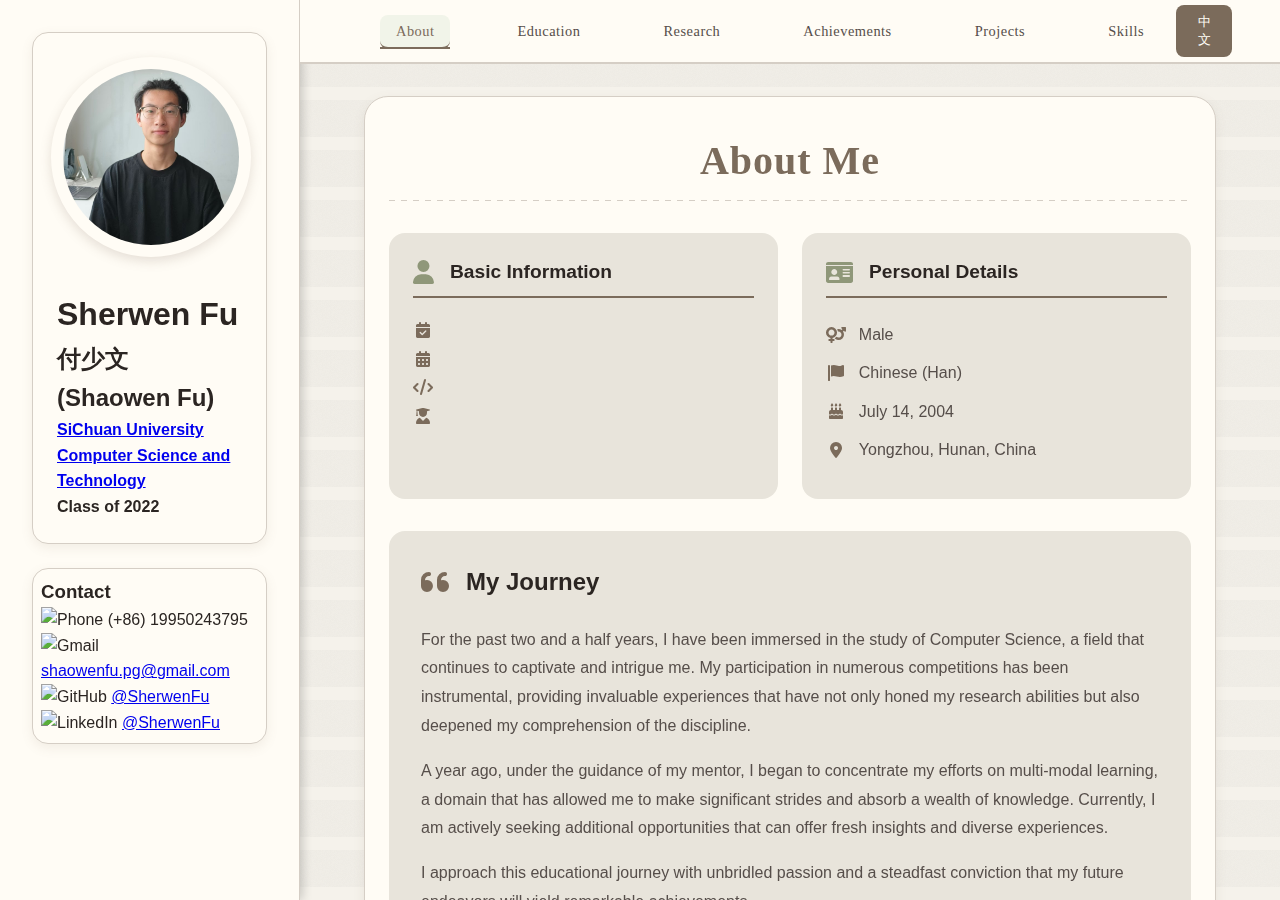
==== commit d94d4c41: "error correct" ====
--- a/index.html
+++ b/index.html
@@ -73,10 +73,10 @@
                                     <h3 data-i18n="basic-info">Basic Information</h3>
                                 </div>
                                 <ul class="info-list">
-                                    <li><i class="fas fa-graduation-cap"></i> <span data-i18n-info="junior">Junior at SiChuan University</span></li>
-                                    <li><i class="fas fa-code"></i> <span data-i18n-info="major">Computer Science and Technology</span></li>
-                                    <li><i class="fas fa-calendar-alt"></i> <span data-i18n-info="class">Class of 2022</span></li>
-                                    <li><i class="fas fa-user-graduate"></i> <span data-i18n-info="admin-class">Administrative Class 1</span></li>
+                                    <li><i class="fas fa-calendar-check"></i> <span data-i18n-info="enrollment"></span></li>
+                                    <li><i class="fas fa-calendar-alt"></i> <span data-i18n-info="graduation"></span></li>
+                                    <li><i class="fas fa-code"></i> <span data-i18n-info="major"></span></li>
+                                    <li><i class="fas fa-user-graduate"></i> <span data-i18n-info="class"></span></li>
                                 </ul>
                             </div>
 
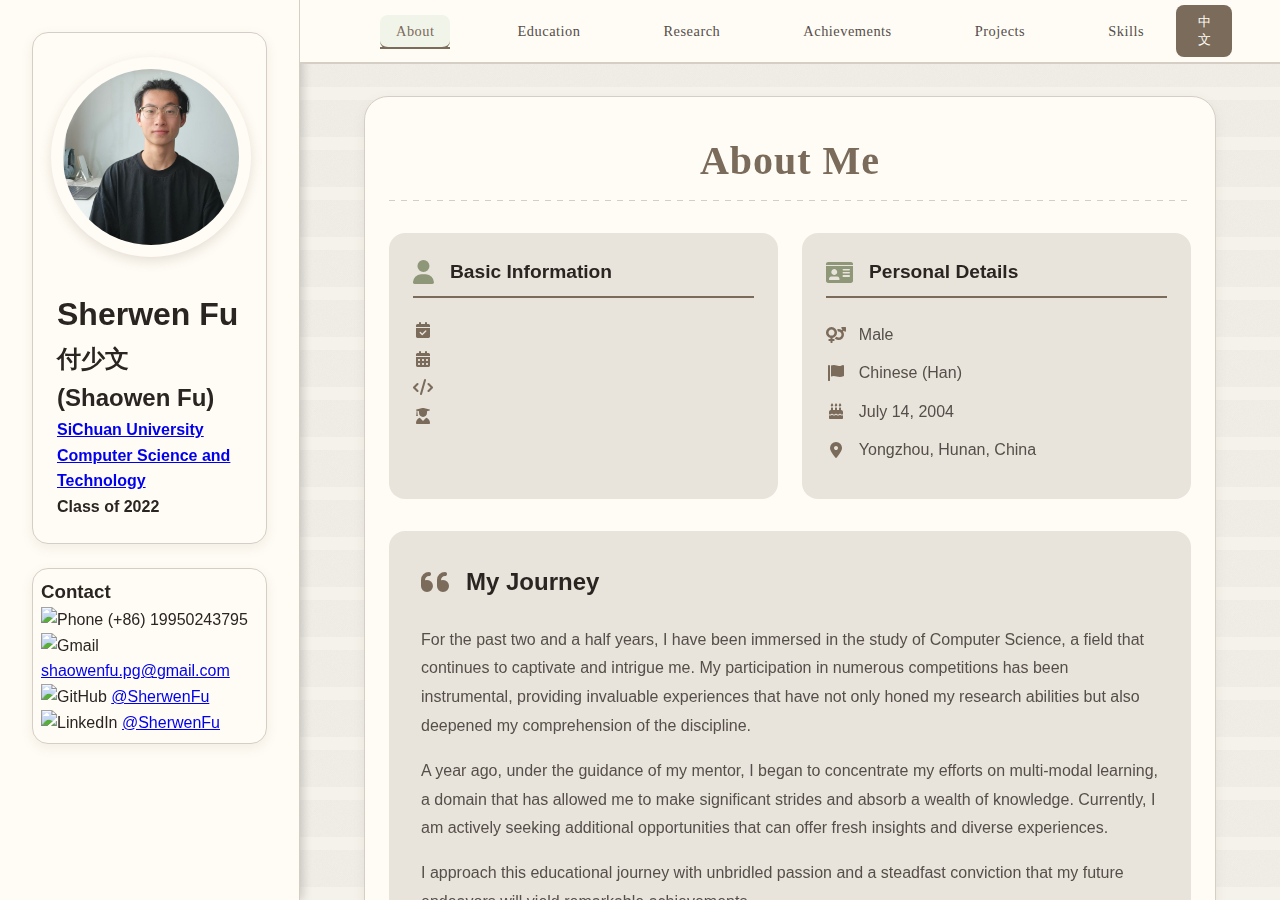
==== commit d4c15fdb: "LinkedIn URL change" ====
--- a/index.html
+++ b/index.html
@@ -38,7 +38,7 @@
                     </ul>
                     <ul>
                         <img src="icons/Linkedin.png" alt="LinkedIn" width="20px">
-                        <a href="https://www.linkedin.com/in/shaowenfu/" target="_blank">@SherwenFu</a>
+                        <a href="https://www.linkedin.com/in/shaowenf" target="_blank">@SherwenFu</a>
                     </ul>
             </div>
         </aside>
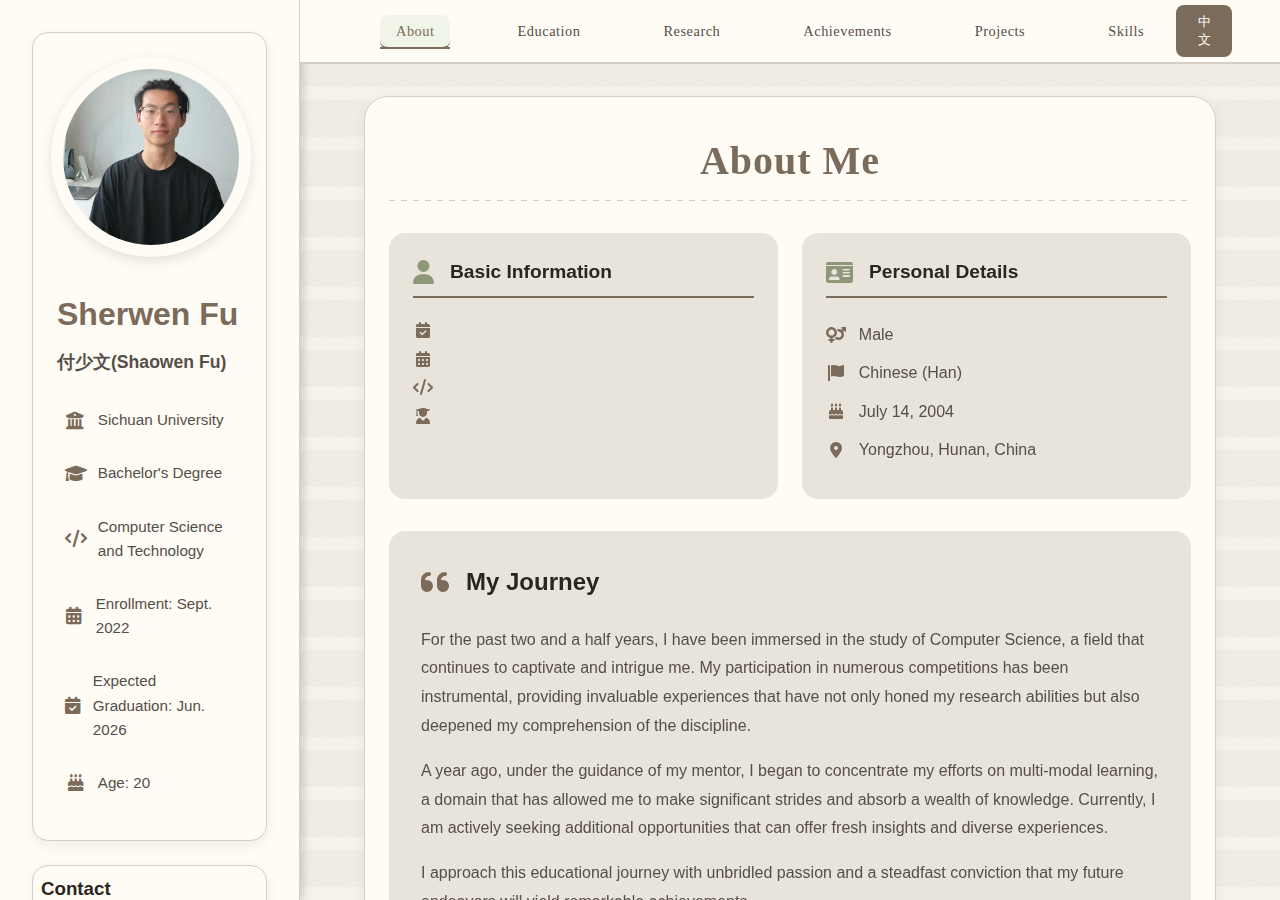
==== commit fb59dd91: "profile_card updated" ====
--- a/index.html
+++ b/index.html
@@ -15,10 +15,33 @@
                 <!-- Basic Info -->
                 <img src="images/profile_picture.jpg" alt="Shaowen Fu" class="profile-image">
                 <h1>Sherwen Fu</h1>
-                <h2>付少文(Shaowen Fu)</h2>
-                <h4><a href="https://www.scu.edu.cn/" target="_blank">SiChuan University</a></h4> 
-                <h4><a href="https://cs.scu.edu.cn/" target="_blank">Computer Science and Technology</a></h4>
-                <h4>Class of 2022</h4>
+                <h3>付少文(Shaowen Fu)</h3>
+                <div class="profile-info-list">
+                    <div class="info-item">
+                        <i class="fas fa-university"></i>
+                        <span>Sichuan University</span>
+                    </div>
+                    <div class="info-item">
+                        <i class="fas fa-graduation-cap"></i>
+                        <span>Bachelor's Degree</span>
+                    </div>
+                    <div class="info-item">
+                        <i class="fas fa-code"></i>
+                        <span>Computer Science and Technology</span>
+                    </div>
+                    <div class="info-item">
+                        <i class="fas fa-calendar-alt"></i>
+                        <span>Enrollment: Sept. 2022</span>
+                    </div>
+                    <div class="info-item">
+                        <i class="fas fa-calendar-check"></i>
+                        <span>Expected Graduation: Jun. 2026</span>
+                    </div>
+                    <div class="info-item">
+                        <i class="fas fa-birthday-cake"></i>
+                        <span>Age: 20</span>
+                    </div>
+                </div>
             </div>
             <!-- Contact Info -->
             <div class="info-section">
@@ -30,15 +53,15 @@
                     </ul>
                     <ul>
                         <img src="icons/gmail.png" alt="Gmail" width="20px">
-                        <a href="mailto:shaowenfu.pg@gmail.com">shaowenfu.pg@gmail.com</a>
+                        <a href="mailto:shaowenfu.pg@gmail.com" style="color: #000;font-size: 0.9rem;">shaowenfu.pg@gmail.com</a>
                     </ul>
                     <ul>
                         <img src="icons/github.png" alt="GitHub" width="20px">
-                        <a href="https://github.com/shaowenfu" target="_blank">@SherwenFu</a>
+                        <a href="https://github.com/shaowenfu" target="_blank" style="color: #000;font-size: 1rem;">@SherwenFu</a>
                     </ul>
                     <ul>
                         <img src="icons/Linkedin.png" alt="LinkedIn" width="20px">
-                        <a href="https://www.linkedin.com/in/shaowenf" target="_blank">@SherwenFu</a>
+                        <a href="https://www.linkedin.com/in/shaowenf" target="_blank" style="color: #000;font-size: 1rem;">@SherwenFu</a>
                     </ul>
             </div>
         </aside>
@@ -79,7 +102,6 @@
                                     <li><i class="fas fa-user-graduate"></i> <span data-i18n-info="class"></span></li>
                                 </ul>
                             </div>
-
                             <!-- Personal Details Card -->
                             <div class="info-card">
                                 <div class="card-header">
--- a/css/style.css
+++ b/css/style.css
@@ -1772,3 +1772,46 @@
     left: 0;
     color: #3498db;
 }
+
+/* Profile Card Styles */
+.profile-info-list {
+    margin-top: 1.5rem;
+}
+
+.profile-info-list .info-item {
+    display: flex;
+    align-items: center;
+    gap: 0.8rem;
+    margin-bottom: 0.8rem;
+    padding: 0.5rem;
+    border-radius: 8px;
+    transition: all 0.3s ease;
+}
+
+.profile-info-list .info-item:hover {
+    background-color: var(--surface-color-light);
+    transform: translateX(5px);
+}
+
+.profile-info-list .info-item i {
+    color: var(--primary-color);
+    width: 20px;
+    text-align: center;
+    font-size: 1.1rem;
+}
+
+.profile-info-list .info-item span {
+    color: var(--text-secondary);
+    font-size: 0.95rem;
+}
+
+.profile-card h1 {
+    color: var(--primary-color);
+    margin: 1rem 0 0.5rem 0;
+}
+
+.profile-card h3 {
+    color: var(--text-secondary);
+    font-size: 1.1rem;
+    margin-bottom: 1rem;
+}
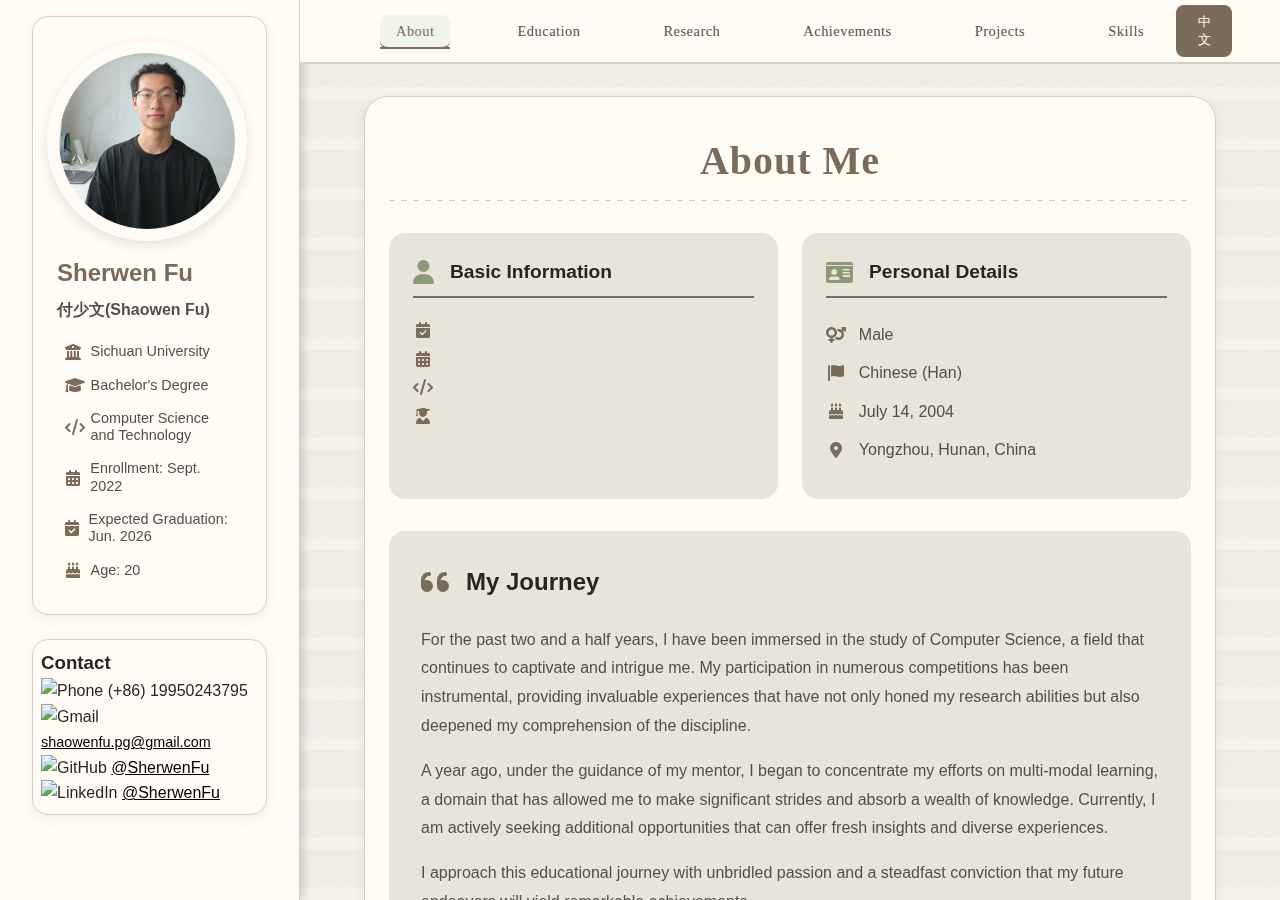
==== commit cca1466f: "update profile-card" ====
--- a/index.html
+++ b/index.html
@@ -19,7 +19,7 @@
                 <div class="profile-info-list">
                     <div class="info-item">
                         <i class="fas fa-university"></i>
-                        <span>Sichuan University</span>
+                        <a href="https://www.scu.edu.cn/" target="_blank" class="university-link">Sichuan University</a>
                     </div>
                     <div class="info-item">
                         <i class="fas fa-graduation-cap"></i>
--- a/css/style.css
+++ b/css/style.css
@@ -232,7 +232,7 @@
     background-color: var(--surface-color);
     box-shadow: 2px 0 10px rgba(0, 0, 0, 0.2);
     overflow-y: auto;
-    padding: 2rem;
+    padding: 1rem 2rem 0.5rem 2rem;
     border-right: 1px solid var(--border-color);
 }
 
@@ -254,7 +254,7 @@
     background-color: var(--surface-color);
     border-radius: 16px;
     padding: 0.5rem;
-    margin-bottom: 1.5rem;
+    margin-bottom: 0.5rem;
     border: 1px solid var(--border-color);
 }
 
@@ -276,11 +276,11 @@
     padding: 4px;
     background-color: var(--surface-color);
     box-shadow: 0 4px 12px rgba(123, 107, 91, 0.2);
-    margin: 0 auto 2rem;
+    margin: 0 auto 0rem;
     display: block;
     transition: all 0.3s ease;
     position: relative;
-    left: 0%;
+    left: -2%;
     transform: translateX(-3%);
 }
 
@@ -1775,16 +1775,16 @@
 
 /* Profile Card Styles */
 .profile-info-list {
-    margin-top: 1.5rem;
+    margin-top: 1rem;
 }
 
 .profile-info-list .info-item {
     display: flex;
     align-items: center;
-    gap: 0.8rem;
-    margin-bottom: 0.8rem;
-    padding: 0.5rem;
-    border-radius: 8px;
+    gap: 0.6rem;
+    margin-bottom: 0.4rem;
+    padding: 0.3rem 0.5rem;
+    border-radius: 6px;
     transition: all 0.3s ease;
 }
 
@@ -1795,23 +1795,38 @@
 
 .profile-info-list .info-item i {
     color: var(--primary-color);
-    width: 20px;
+    width: 16px;
     text-align: center;
-    font-size: 1.1rem;
-}
-
-.profile-info-list .info-item span {
+    font-size: 1rem;
+}
+
+.profile-info-list .info-item span,
+.profile-info-list .info-item a {
     color: var(--text-secondary);
-    font-size: 0.95rem;
+    font-size: 0.9rem;
+    line-height: 1.2;
+}
+
+/* 添加大学链接样式 */
+.university-link {
+    text-decoration: none;
+    color: var(--text-secondary);
+    transition: color 0.3s ease;
+}
+
+.university-link:hover {
+    color: var(--primary-color);
+    text-decoration: underline;
 }
 
 .profile-card h1 {
     color: var(--primary-color);
-    margin: 1rem 0 0.5rem 0;
+    margin: 0.8rem 0 0.3rem 0;
+    font-size: 1.5rem;
 }
 
 .profile-card h3 {
     color: var(--text-secondary);
-    font-size: 1.1rem;
-    margin-bottom: 1rem;
-}
+    font-size: 1rem;
+    margin-bottom: 0.8rem;
+}
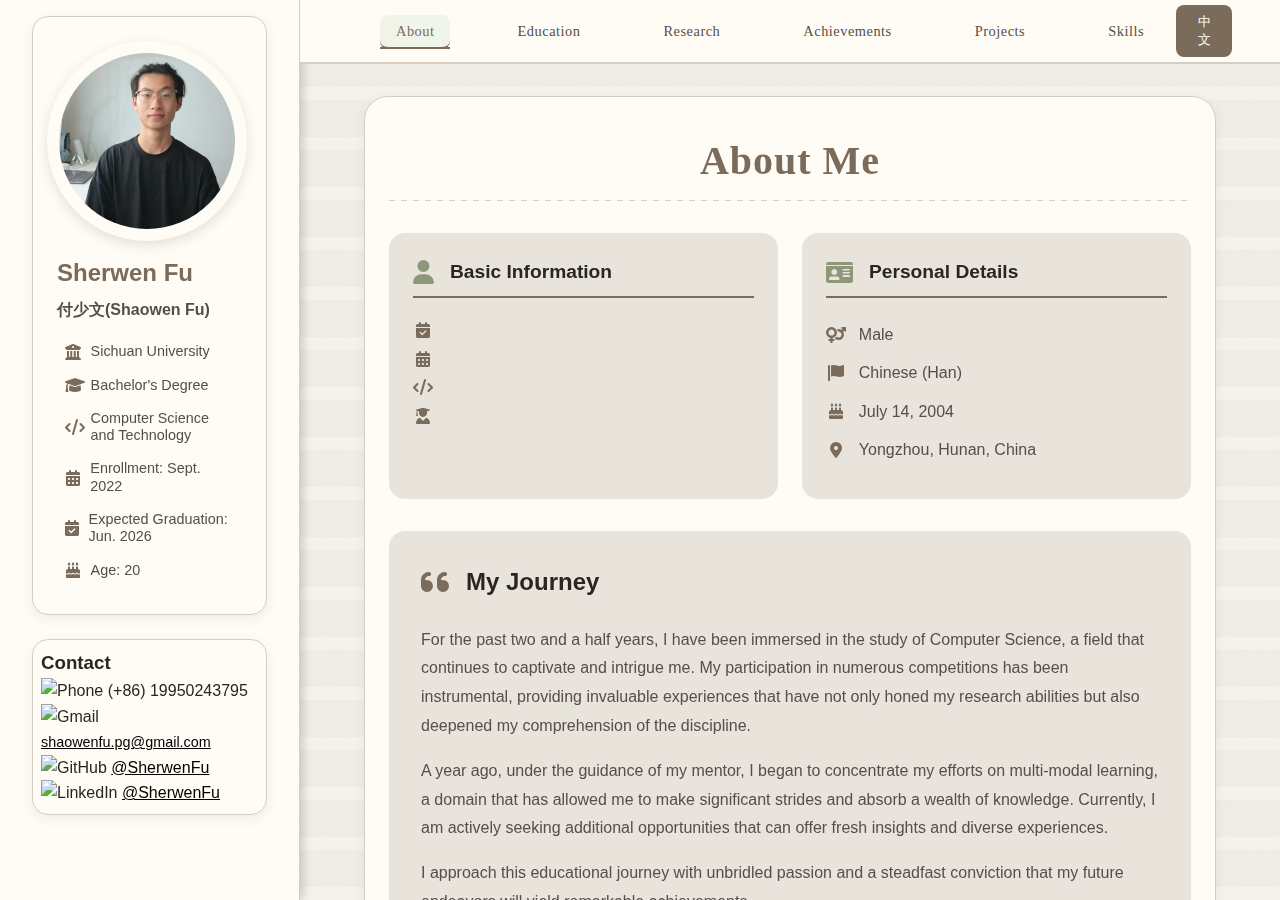
==== commit aba8e11f: "添加研究兴趣" ====
--- a/index.html
+++ b/index.html
@@ -167,6 +167,10 @@
                                     <i class="fas fa-brain"></i>
                                     <span data-i18n-interest="5">Embodied Intelligence</span>
                                 </div>  
+                                <div class="interest-item">
+                                    <i class="fas fa-brain"></i>
+                                    <span data-i18n-interest="6">Artificial Intelligence of Things</span>
+                                </div>
                             </div>
                         </div>
 
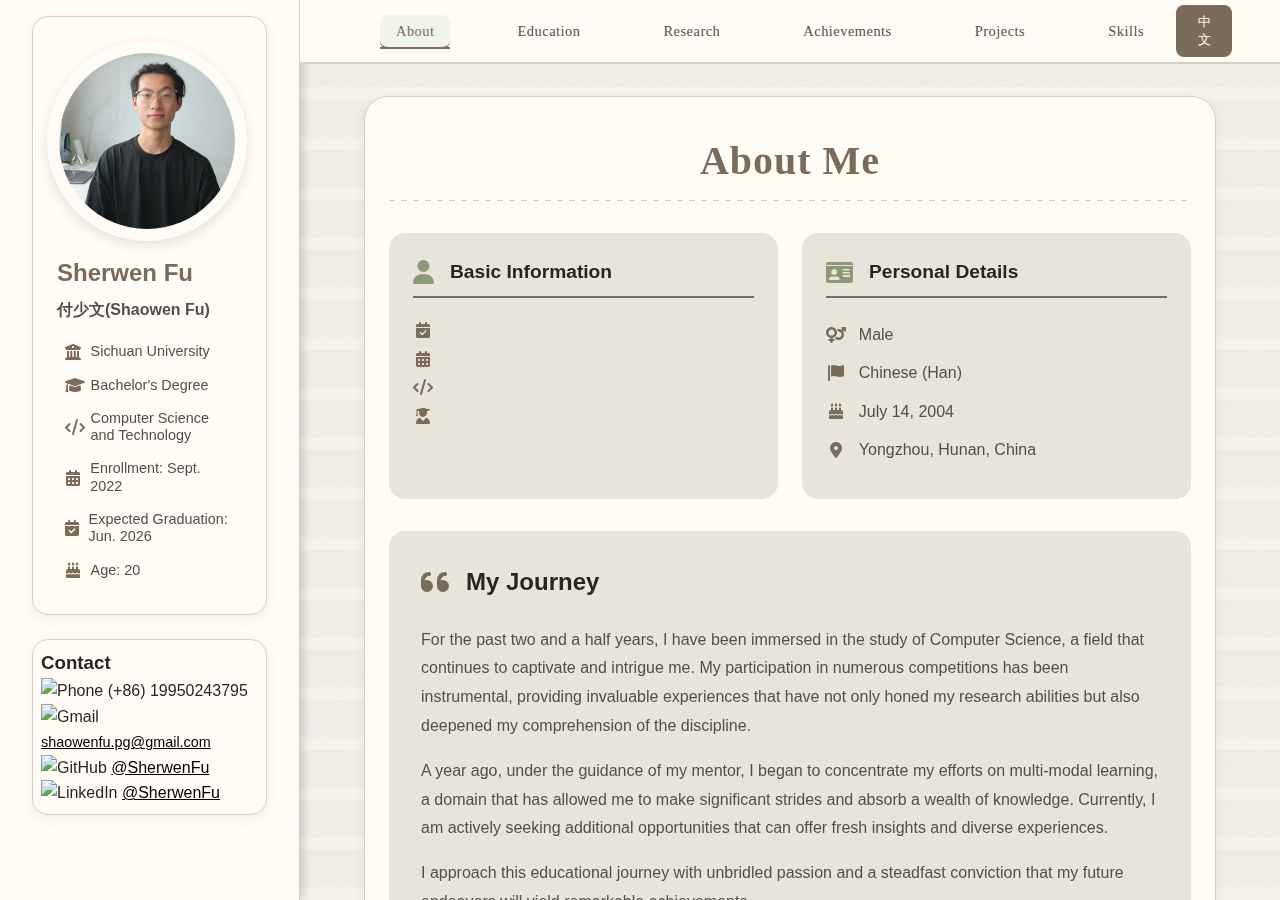
==== commit 9ebebaae: "研究兴趣" ====
--- a/index.html
+++ b/index.html
@@ -165,11 +165,15 @@
                                 </div>
                                 <div class="interest-item">
                                     <i class="fas fa-brain"></i>
-                                    <span data-i18n-interest="5">Embodied Intelligence</span>
+                                    <span data-i18n-interest="5">Human-Computer Interaction</span>
                                 </div>  
                                 <div class="interest-item">
                                     <i class="fas fa-brain"></i>
-                                    <span data-i18n-interest="6">Artificial Intelligence of Things</span>
+                                    <span data-i18n-interest="6">Embodied Intelligence</span>
+                                </div>  
+                                <div class="interest-item">
+                                    <i class="fas fa-brain"></i>
+                                    <span data-i18n-interest="7">Artificial Intelligence of Things</span>
                                 </div>
                             </div>
                         </div>
